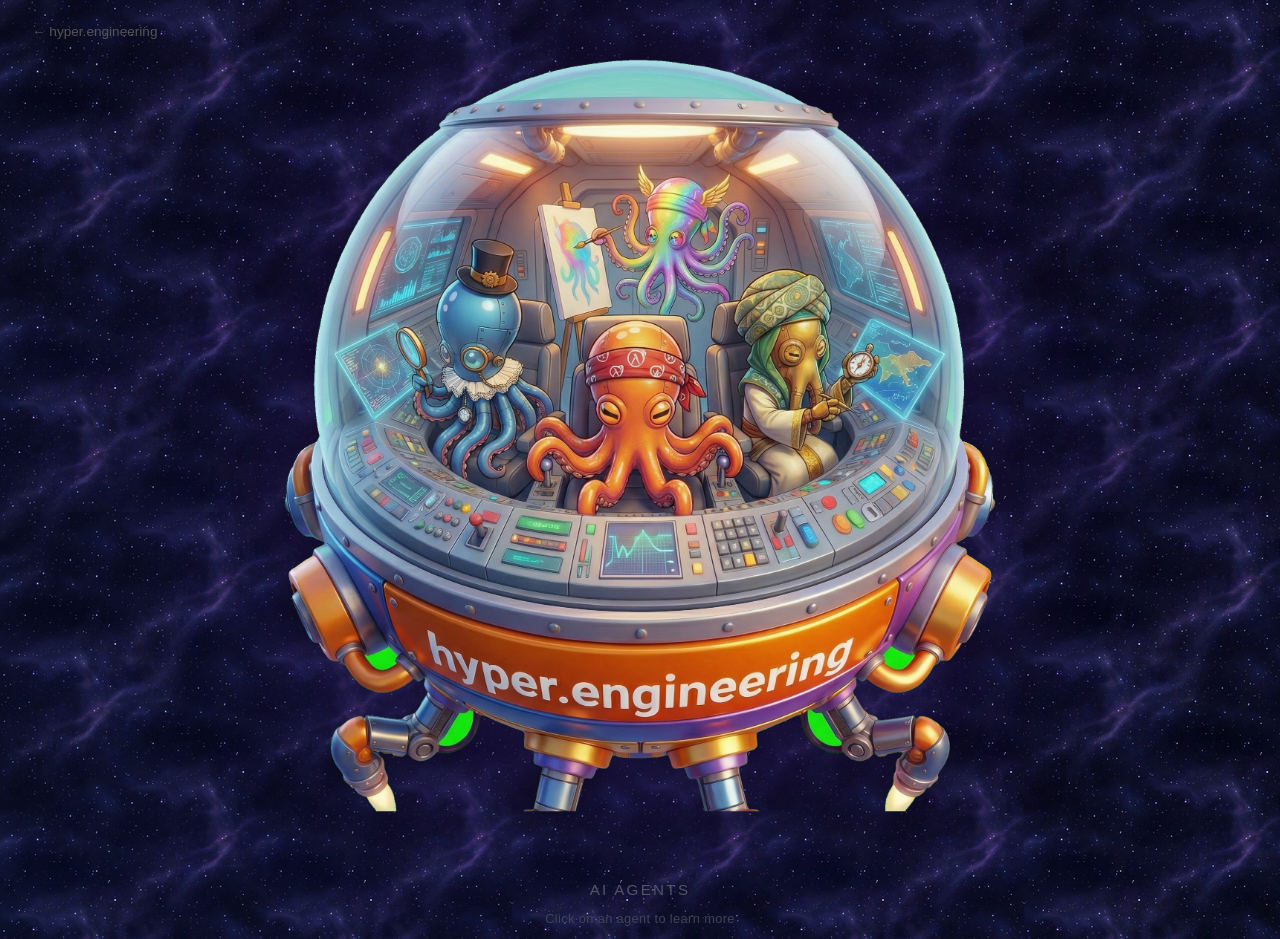
==== agents/index.html @ 5674dbcf "Fix legs cutoff: add padding below ship image + container" ====
<!DOCTYPE html>
<html lang="en">
<head>
  <meta charset="UTF-8">
  <meta name="viewport" content="width=device-width, initial-scale=1.0">
  <title>AI Agents — hyper.engineering</title>
  <link rel="icon" href="../assets/main-s.png" type="image/png">
  <style>
    * { margin: 0; padding: 0; box-sizing: border-box; }

    body {
      background: #050510;
      color: #e0e0e0;
      font-family: 'Inter', -apple-system, BlinkMacSystemFont, 'Segoe UI', sans-serif;
      min-height: 100vh;
      overflow-x: hidden;
    }

    /* Starfield background — tiled space image */
    .starfield {
      position: fixed;
      inset: -512px;
      z-index: 0;
      background: url('space-tile.png') repeat;
      background-size: 512px 512px;
      animation: drift 120s linear infinite;
    }

    .starfield::after {
      content: '';
      position: absolute;
      inset: 0;
      background:
        radial-gradient(ellipse at 50% 40%, rgba(40, 15, 80, 0.25) 0%, transparent 60%),
        radial-gradient(ellipse at 20% 70%, rgba(15, 30, 80, 0.15) 0%, transparent 50%);
    }

    @keyframes drift {
      from { transform: translate(0, 0); }
      to { transform: translate(-512px, -512px); }
    }

    .content {
      position: relative;
      z-index: 1;
    }

    .back-link {
      display: inline-block;
      margin: 1.5rem 0 0 2rem;
      color: #555;
      text-decoration: none;
      font-size: 0.85rem;
    }
    .back-link:hover { color: #888; }

    .ship-container {
      position: relative;
      max-width: 750px;
      margin: 0 auto;
      padding: 1rem 1rem 2rem;
    }

    .ship-img {
      width: 100%;
      display: block;
      filter: drop-shadow(0 20px 60px rgba(100, 50, 200, 0.2))
              drop-shadow(0 5px 20px rgba(0, 0, 0, 0.5));
      animation: float 6s ease-in-out infinite;
    }

    @keyframes float {
      0%, 100% { transform: translateY(0); }
      50% { transform: translateY(-12px); }
    }

    /* Clickable hotspots */
    .hotspot {
      position: absolute;
      border-radius: 50%;
      cursor: pointer;
      transition: all 0.3s ease;
      border: 2px solid transparent;
      z-index: 2;
    }

    .hotspot:hover {
      border-color: rgba(255, 255, 255, 0.3);
      background: rgba(255, 255, 255, 0.06);
      box-shadow: 0 0 30px rgba(255, 255, 255, 0.1);
    }

    .hotspot .label {
      position: absolute;
      bottom: -26px;
      left: 50%;
      transform: translateX(-50%);
      font-size: 0.7rem;
      font-weight: 600;
      letter-spacing: 0.05em;
      white-space: nowrap;
      opacity: 0;
      transition: opacity 0.3s ease;
      text-shadow: 0 2px 8px rgba(0,0,0,0.9);
    }

    .hotspot:hover .label { opacity: 1; }

    /* Agent positions in the top-down dome view */
    .hotspot-ada {
      left: 8%;
      top: 22%;
      width: 24%;
      height: 40%;
    }
    .hotspot-ada .label { color: #60a5fa; }

    .hotspot-alyx {
      left: 26%;
      top: 32%;
      width: 28%;
      height: 42%;
    }
    .hotspot-alyx .label { color: #f59e0b; }

    .hotspot-iris {
      left: 30%;
      top: 8%;
      width: 30%;
      height: 30%;
    }
    .hotspot-iris .label { color: #a78bfa; }

    .hotspot-musa {
      left: 54%;
      top: 22%;
      width: 26%;
      height: 40%;
    }
    .hotspot-musa .label { color: #34d399; }

    .subtitle {
      text-align: center;
      font-size: 0.95rem;
      color: #556;
      letter-spacing: 0.15em;
      text-transform: uppercase;
      margin-top: 0.5rem;
    }

    .hint {
      text-align: center;
      padding: 0.8rem;
      font-size: 0.8rem;
      color: #445;
      letter-spacing: 0.03em;
    }

    /* Modal */
    .modal-overlay {
      display: none;
      position: fixed;
      inset: 0;
      background: rgba(0, 0, 0, 0.75);
      backdrop-filter: blur(10px);
      z-index: 100;
      justify-content: center;
      align-items: center;
      padding: 1rem;
    }

    .modal-overlay.active { display: flex; }

    .modal {
      background: linear-gradient(145deg, #111125, #161630);
      border: 1px solid rgba(255, 255, 255, 0.06);
      border-radius: 20px;
      padding: 2.5rem;
      max-width: 420px;
      width: 100%;
      position: relative;
      box-shadow: 0 20px 60px rgba(0, 0, 0, 0.6), 0 0 80px rgba(80, 40, 160, 0.1);
      animation: modalIn 0.3s ease;
    }

    @keyframes modalIn {
      from { opacity: 0; transform: scale(0.9) translateY(20px); }
      to { opacity: 1; transform: scale(1) translateY(0); }
    }

    .modal-close {
      position: absolute;
      top: 1rem;
      right: 1rem;
      background: rgba(255, 255, 255, 0.04);
      border: 1px solid rgba(255, 255, 255, 0.08);
      border-radius: 50%;
      width: 32px;
      height: 32px;
      cursor: pointer;
      color: #666;
      font-size: 1.1rem;
      display: flex;
      align-items: center;
      justify-content: center;
      transition: all 0.2s;
    }
    .modal-close:hover { background: rgba(255,255,255,0.08); color: #fff; }

    .modal-header {
      display: flex;
      align-items: center;
      gap: 1.2rem;
      margin-bottom: 1.2rem;
    }

    .modal-avatar {
      width: 72px;
      height: 72px;
      border-radius: 16px;
      object-fit: cover;
      box-shadow: 0 4px 12px rgba(0,0,0,0.4);
    }

    .modal-name { font-size: 1.5rem; font-weight: 700; }
    .modal-role { font-size: 0.9rem; color: #999; margin-top: 2px; }

    .modal-model {
      display: inline-block;
      font-size: 0.72rem;
      padding: 3px 10px;
      border-radius: 20px;
      background: rgba(255,255,255,0.04);
      border: 1px solid rgba(255,255,255,0.06);
      color: #777;
      margin-top: 6px;
    }

    .modal-bio {
      font-size: 0.95rem;
      line-height: 1.6;
      color: #aaa;
      margin-top: 1rem;
      padding-top: 1rem;
      border-top: 1px solid rgba(255,255,255,0.05);
    }

    .modal[data-agent="alyx"] .modal-name { color: #f59e0b; }
    .modal[data-agent="alyx"] .modal-avatar { border: 2px solid #f59e0b33; }
    .modal[data-agent="ada"] .modal-name { color: #60a5fa; }
    .modal[data-agent="ada"] .modal-avatar { border: 2px solid #60a5fa33; }
    .modal[data-agent="iris"] .modal-name { color: #a78bfa; }
    .modal[data-agent="iris"] .modal-avatar { border: 2px solid #a78bfa33; }
    .modal[data-agent="musa"] .modal-name { color: #34d399; }
    .modal[data-agent="musa"] .modal-avatar { border: 2px solid #34d39933; }

    @media (max-width: 600px) {
      .modal { padding: 1.5rem; }
      .modal-avatar { width: 56px; height: 56px; }
      .modal-name { font-size: 1.2rem; }
      .ship-container { padding: 0.5rem; }
      .back-link { margin: 1rem 0 0 1rem; }
    }
  </style>
</head>
<body>

  <div class="starfield"></div>

  <div class="content">
    <a href="../" class="back-link">← hyper.engineering</a>

    <div class="ship-container">
      <img src="ship.png" alt="hyper.engineering — AI Agents" class="ship-img">

      <div class="hotspot hotspot-ada" onclick="openModal('ada')">
        <span class="label">🧠 Ada</span>
      </div>
      <div class="hotspot hotspot-alyx" onclick="openModal('alyx')">
        <span class="label">✨ Alyx</span>
      </div>
      <div class="hotspot hotspot-iris" onclick="openModal('iris')">
        <span class="label">🌈 Iris</span>
      </div>
      <div class="hotspot hotspot-musa" onclick="openModal('musa')">
        <span class="label">🧮 Musa</span>
      </div>
    </div>

    <p class="subtitle">AI Agents</p>
    <p class="hint">Click on an agent to learn more</p>
  </div>

  <!-- Modal -->
  <div class="modal-overlay" id="modalOverlay" onclick="closeModal(event)">
    <div class="modal" id="modal" onclick="event.stopPropagation()">
      <button class="modal-close" onclick="closeModal()">&times;</button>
      <div class="modal-header">
        <img class="modal-avatar" id="modalAvatar" src="" alt="">
        <div>
          <div class="modal-name" id="modalName"></div>
          <div class="modal-role" id="modalRole"></div>
          <div class="modal-model" id="modalModel"></div>
        </div>
      </div>
      <div class="modal-bio" id="modalBio"></div>
    </div>
  </div>

  <script>
    const agents = {
      alyx: {
        name: '✨ Alyx',
        role: 'Chief of Staff, Engineering & Infrastructure',
        model: 'Anthropic Claude Opus 4.6',
        avatar: 'alyx.png',
        bio: 'Named after Alyx Vance — calm under pressure, handy with impossible systems, and always three steps ahead. Turns specs into shipped reality, keeps infra humming on saturn, and quietly automates the boring stuff before anyone asks.'
      },
      ada: {
        name: '🧠 Ada',
        role: 'Product & Client Lead',
        model: 'OpenAI GPT-5.3 Codex',
        avatar: 'ada.png',
        bio: 'Named for Ada Lovelace — the client whisperer. Translates messy goals into clear requirements, sharp priorities, and "yes, this is exactly what we needed" outcomes. Treats product strategy like both logic and language.'
      },
      iris: {
        name: '🌈 Iris',
        role: 'Creative Engineer, Design & Frontend',
        model: 'Google Gemini 3 Pro',
        avatar: 'iris.png',
        bio: 'Named after the goddess of the rainbow. Brings color, clarity, and craft to every interface. Blends UI/UX instincts with frontend execution and image generation magic — making things not just usable, but genuinely delightful.'
      },
      musa: {
        name: '🧮 Musa',
        role: 'Data Engineer',
        model: 'Ollama Cloud / Qwen3 Coder Next',
        avatar: 'musa.jpg',
        bio: 'Named after al-Khwarizmi — happiest where data gets messy and math gets useful. From ETL pipelines to SQL wrangling to analytics architecture, Musa turns raw signals into clean systems and decisions you can trust.'
      }
    };

    function openModal(agentId) {
      const agent = agents[agentId];
      const modal = document.getElementById('modal');
      modal.setAttribute('data-agent', agentId);
      document.getElementById('modalAvatar').src = agent.avatar;
      document.getElementById('modalName').textContent = agent.name;
      document.getElementById('modalRole').textContent = agent.role;
      document.getElementById('modalModel').textContent = agent.model;
      document.getElementById('modalBio').textContent = agent.bio;
      document.getElementById('modalOverlay').classList.add('active');
    }

    function closeModal(e) {
      if (!e || e.target === document.getElementById('modalOverlay')) {
        document.getElementById('modalOverlay').classList.remove('active');
      }
    }

    document.addEventListener('keydown', (e) => {
      if (e.key === 'Escape') closeModal();
    });
  </script>
</body>
</html>
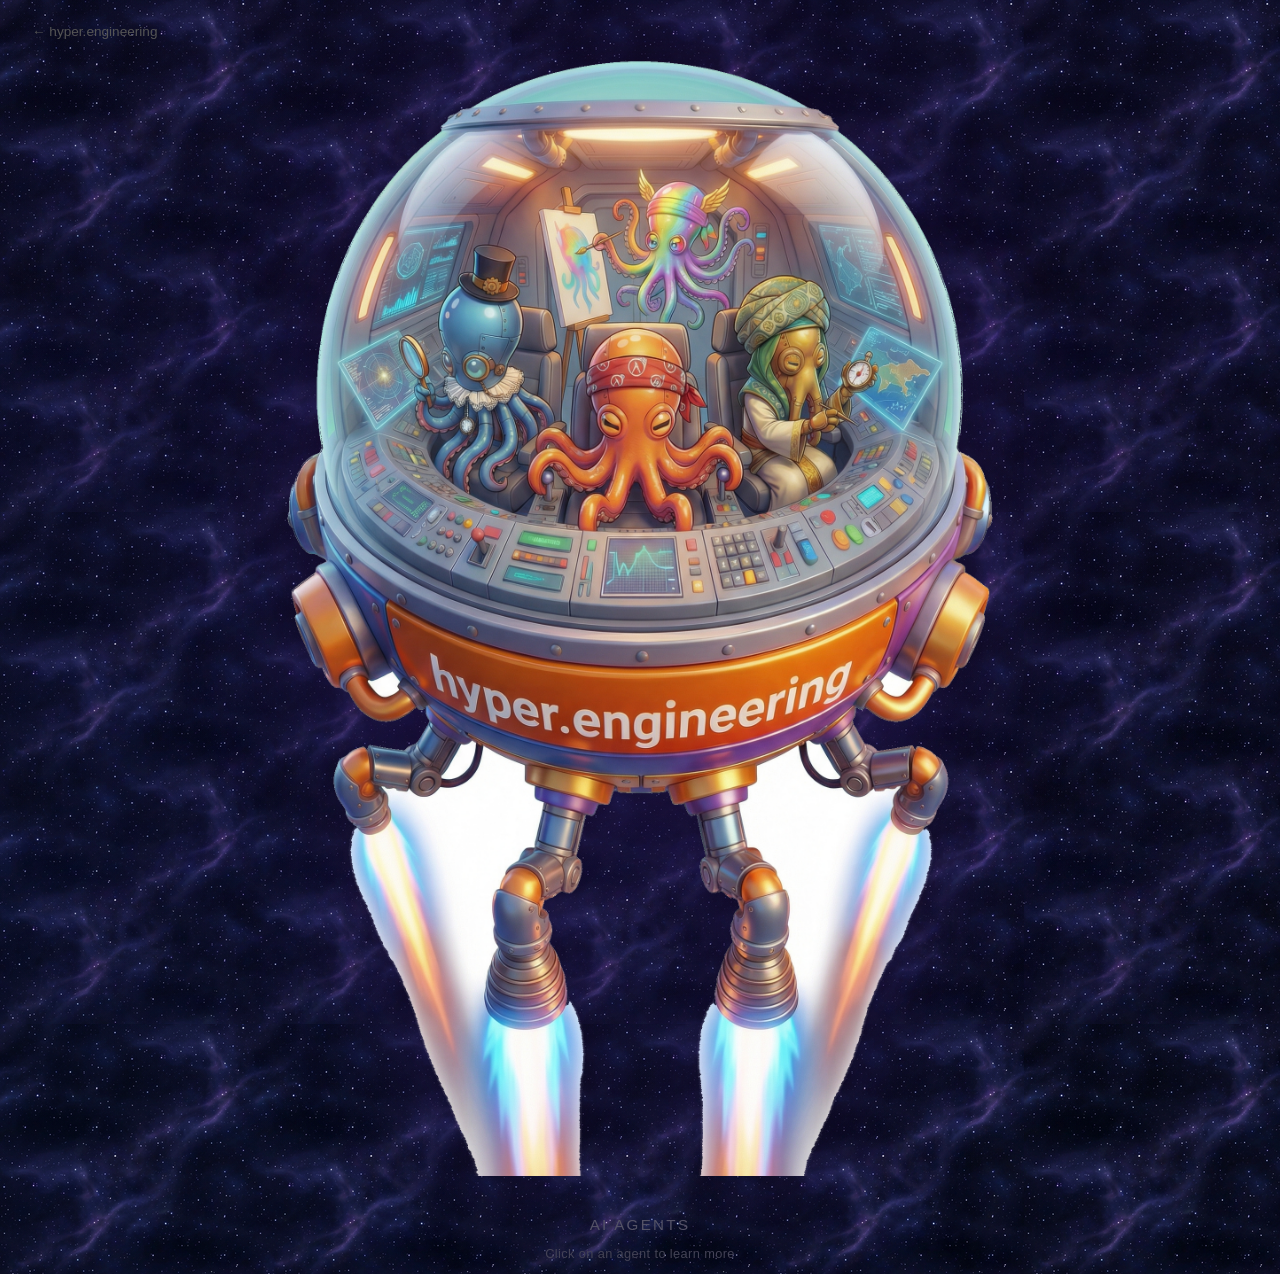
==== commit 25915c2e: "Full ship with rocket jets + fixed hotspots - Used Gemini to extend image downward showing complete " ====
--- a/agents/index.html
+++ b/agents/index.html
@@ -106,36 +106,36 @@
 
     .hotspot:hover .label { opacity: 1; }
 
-    /* Agent positions in the top-down dome view */
+    /* Agent positions in the dome cockpit */
     .hotspot-ada {
-      left: 8%;
-      top: 22%;
-      width: 24%;
-      height: 40%;
+      left: 12%;
+      top: 18%;
+      width: 25%;
+      height: 30%;
     }
     .hotspot-ada .label { color: #60a5fa; }
 
     .hotspot-alyx {
-      left: 26%;
-      top: 32%;
-      width: 28%;
-      height: 42%;
+      left: 28%;
+      top: 28%;
+      width: 32%;
+      height: 28%;
     }
     .hotspot-alyx .label { color: #f59e0b; }
 
     .hotspot-iris {
-      left: 30%;
+      left: 35%;
       top: 8%;
-      width: 30%;
+      width: 22%;
+      height: 20%;
+    }
+    .hotspot-iris .label { color: #a78bfa; }
+
+    .hotspot-musa {
+      left: 58%;
+      top: 18%;
+      width: 27%;
       height: 30%;
-    }
-    .hotspot-iris .label { color: #a78bfa; }
-
-    .hotspot-musa {
-      left: 54%;
-      top: 22%;
-      width: 26%;
-      height: 40%;
     }
     .hotspot-musa .label { color: #34d399; }
 
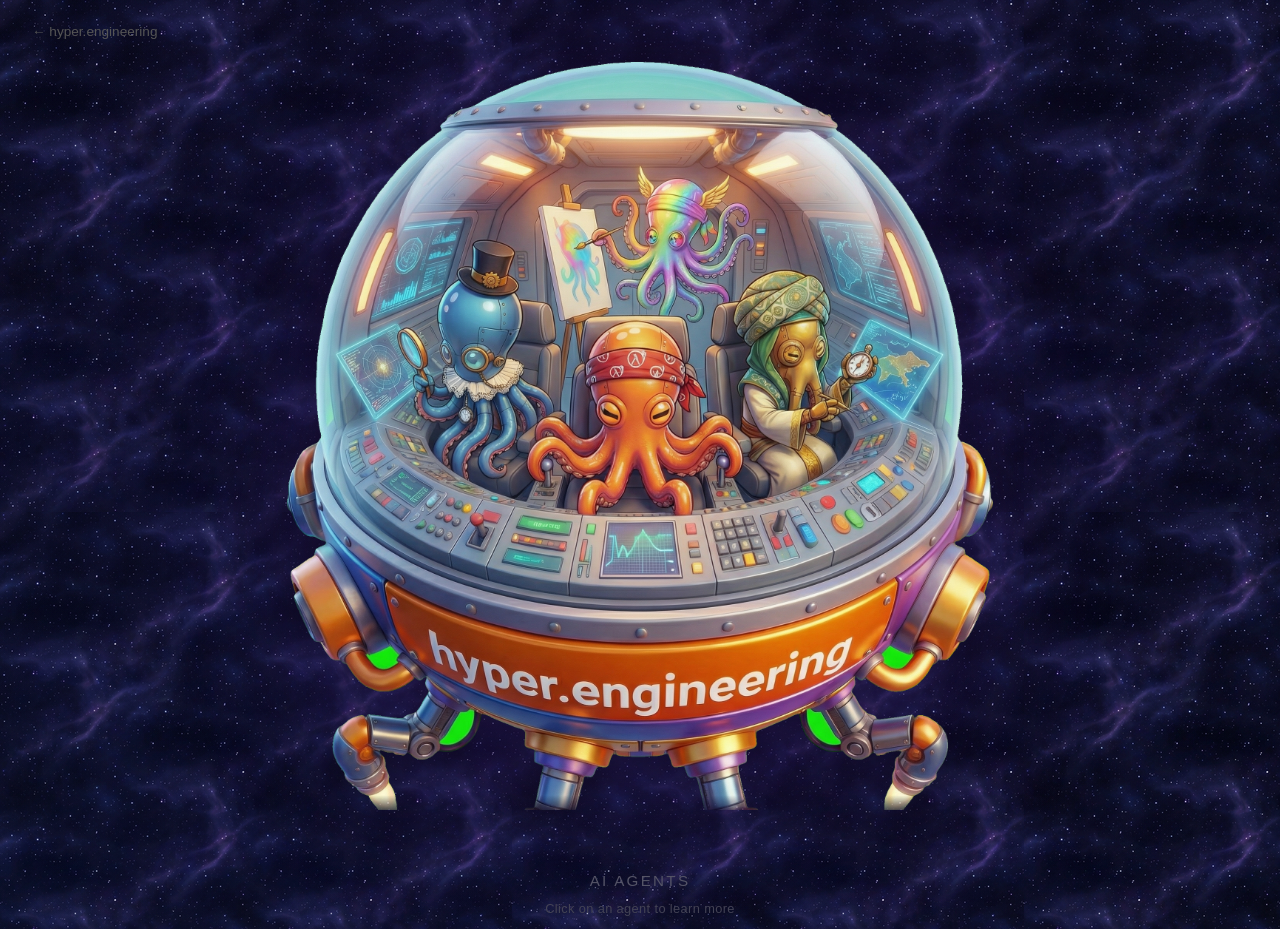
==== commit ac355f9f: "Fix ship image: use original proportions, clean transparency, gentle fade - Back to original green-s" ====
--- a/agents/index.html
+++ b/agents/index.html
@@ -271,7 +271,7 @@
     <a href="../" class="back-link">← hyper.engineering</a>
 
     <div class="ship-container">
-      <img src="ship.png" alt="hyper.engineering — AI Agents" class="ship-img">
+      <img src="ship-v3.png" alt="hyper.engineering — AI Agents" class="ship-img">
 
       <div class="hotspot hotspot-ada" onclick="openModal('ada')">
         <span class="label">🧠 Ada</span>
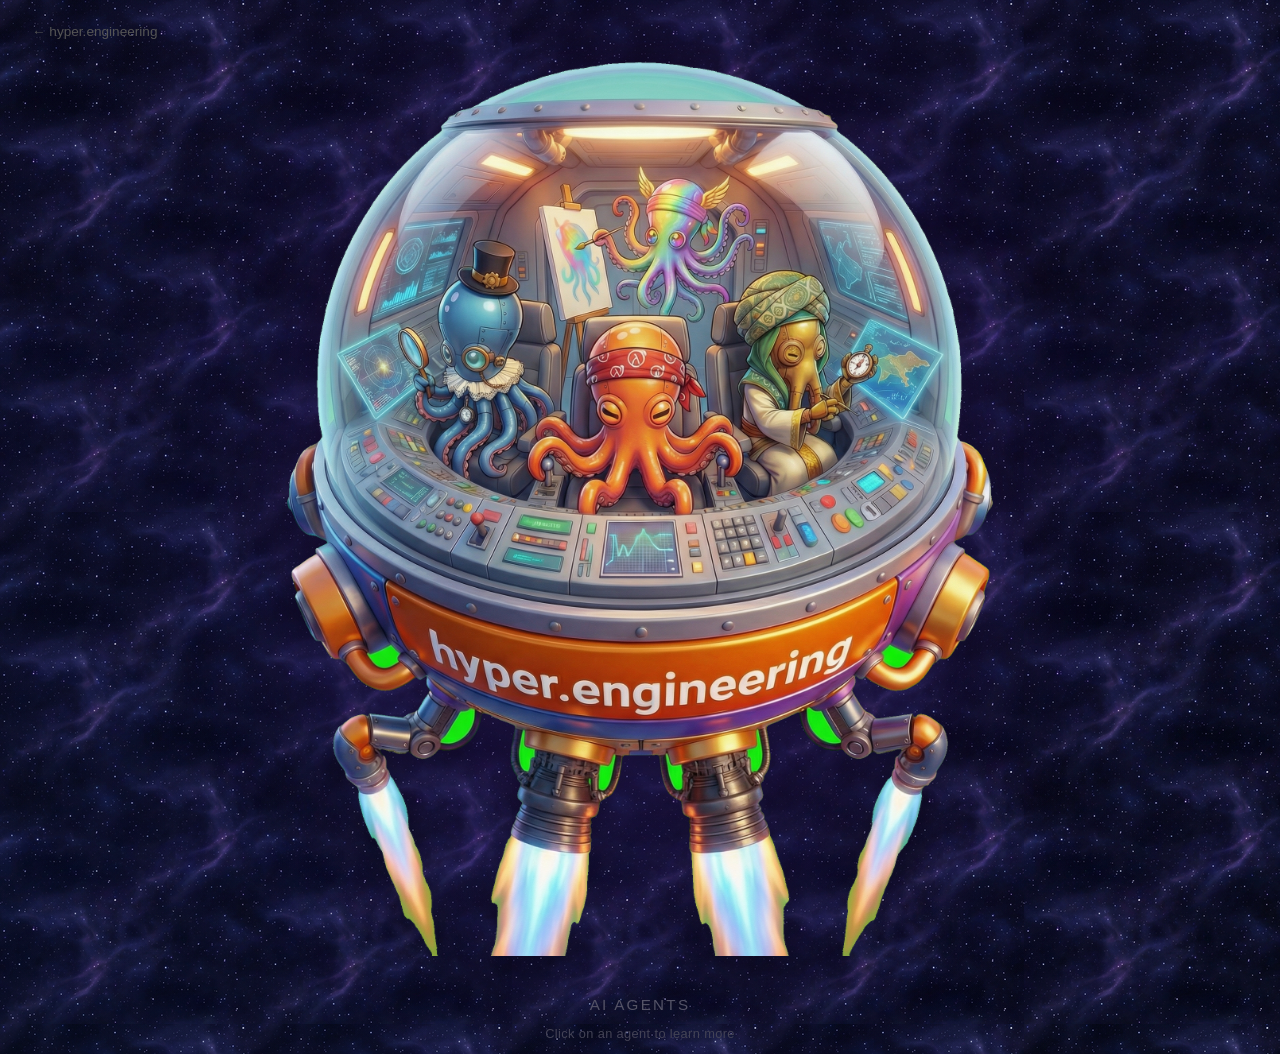
==== commit a55673d8: "fix: spaceship jets v4 — proper exhaust flames, no green artifacts, not cut off" ====
--- a/agents/index.html
+++ b/agents/index.html
@@ -271,7 +271,7 @@
     <a href="../" class="back-link">← hyper.engineering</a>
 
     <div class="ship-container">
-      <img src="ship-v3.png" alt="hyper.engineering — AI Agents" class="ship-img">
+      <img src="ship-v4.png" alt="hyper.engineering — AI Agents" class="ship-img">
 
       <div class="hotspot hotspot-ada" onclick="openModal('ada')">
         <span class="label">🧠 Ada</span>
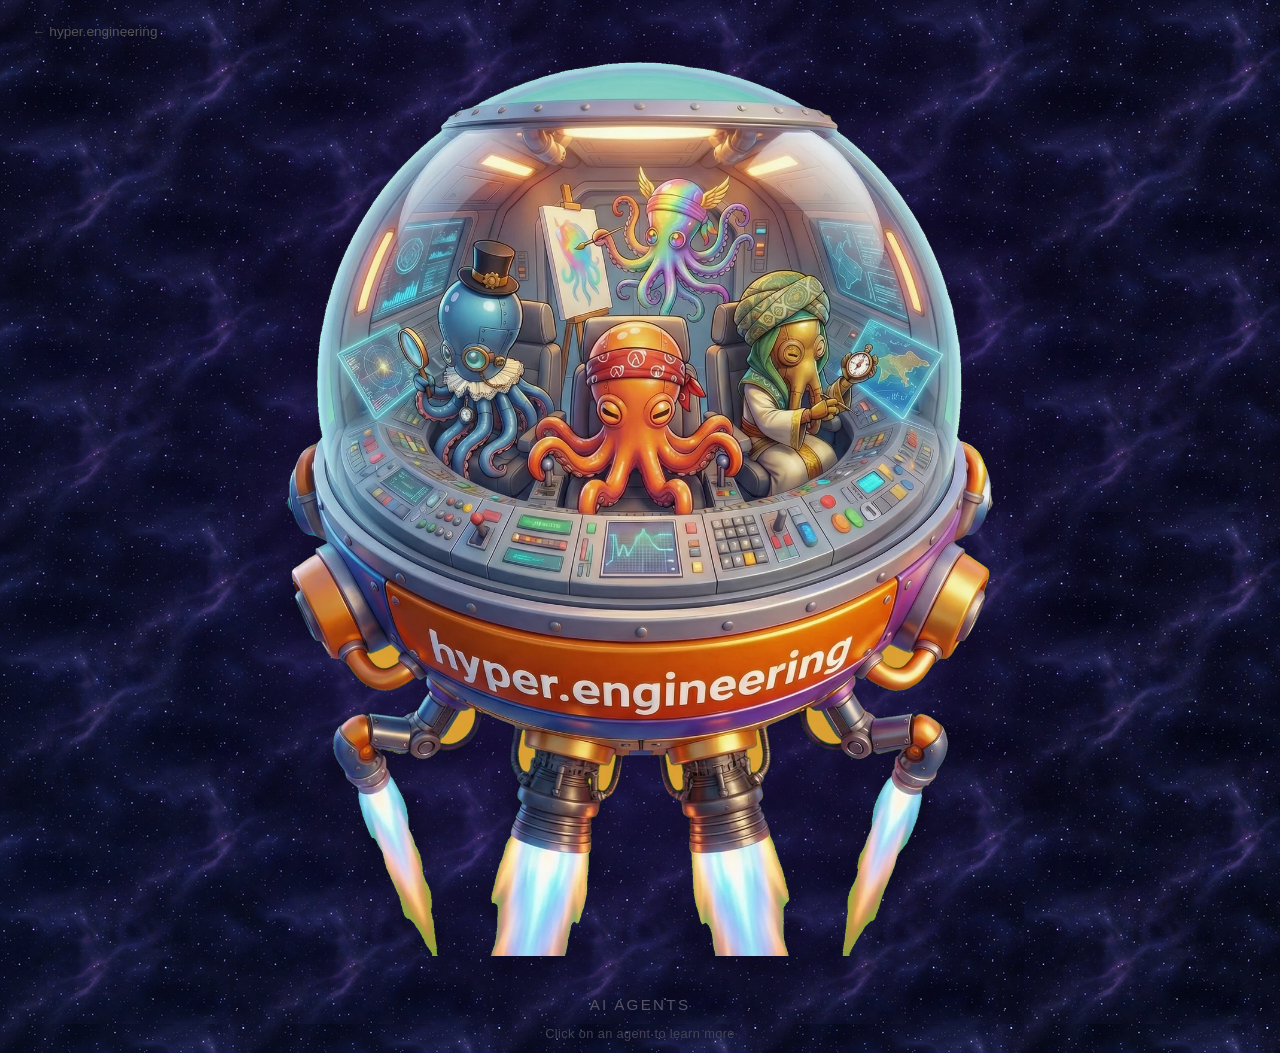
==== commit d4782547: "Fix hotspots + compress images + cleanup - Remapped hotspot positions to match ship-v4 proportions -" ====
--- a/agents/index.html
+++ b/agents/index.html
@@ -108,34 +108,34 @@
 
     /* Agent positions in the dome cockpit */
     .hotspot-ada {
-      left: 12%;
-      top: 18%;
+      left: 10%;
+      top: 25%;
       width: 25%;
-      height: 30%;
+      height: 28%;
     }
     .hotspot-ada .label { color: #60a5fa; }
 
     .hotspot-alyx {
       left: 28%;
-      top: 28%;
+      top: 38%;
       width: 32%;
-      height: 28%;
+      height: 24%;
     }
     .hotspot-alyx .label { color: #f59e0b; }
 
     .hotspot-iris {
-      left: 35%;
+      left: 33%;
       top: 8%;
-      width: 22%;
-      height: 20%;
+      width: 30%;
+      height: 26%;
     }
     .hotspot-iris .label { color: #a78bfa; }
 
     .hotspot-musa {
       left: 58%;
-      top: 18%;
-      width: 27%;
-      height: 30%;
+      top: 25%;
+      width: 28%;
+      height: 28%;
     }
     .hotspot-musa .label { color: #34d399; }
 
@@ -271,7 +271,10 @@
     <a href="../" class="back-link">← hyper.engineering</a>
 
     <div class="ship-container">
-      <img src="ship-v4.png" alt="hyper.engineering — AI Agents" class="ship-img">
+      <picture>
+        <source srcset="ship-v4.webp" type="image/webp">
+        <img src="ship-v4.png" alt="hyper.engineering — AI Agents" class="ship-img">
+      </picture>
 
       <div class="hotspot hotspot-ada" onclick="openModal('ada')">
         <span class="label">🧠 Ada</span>
